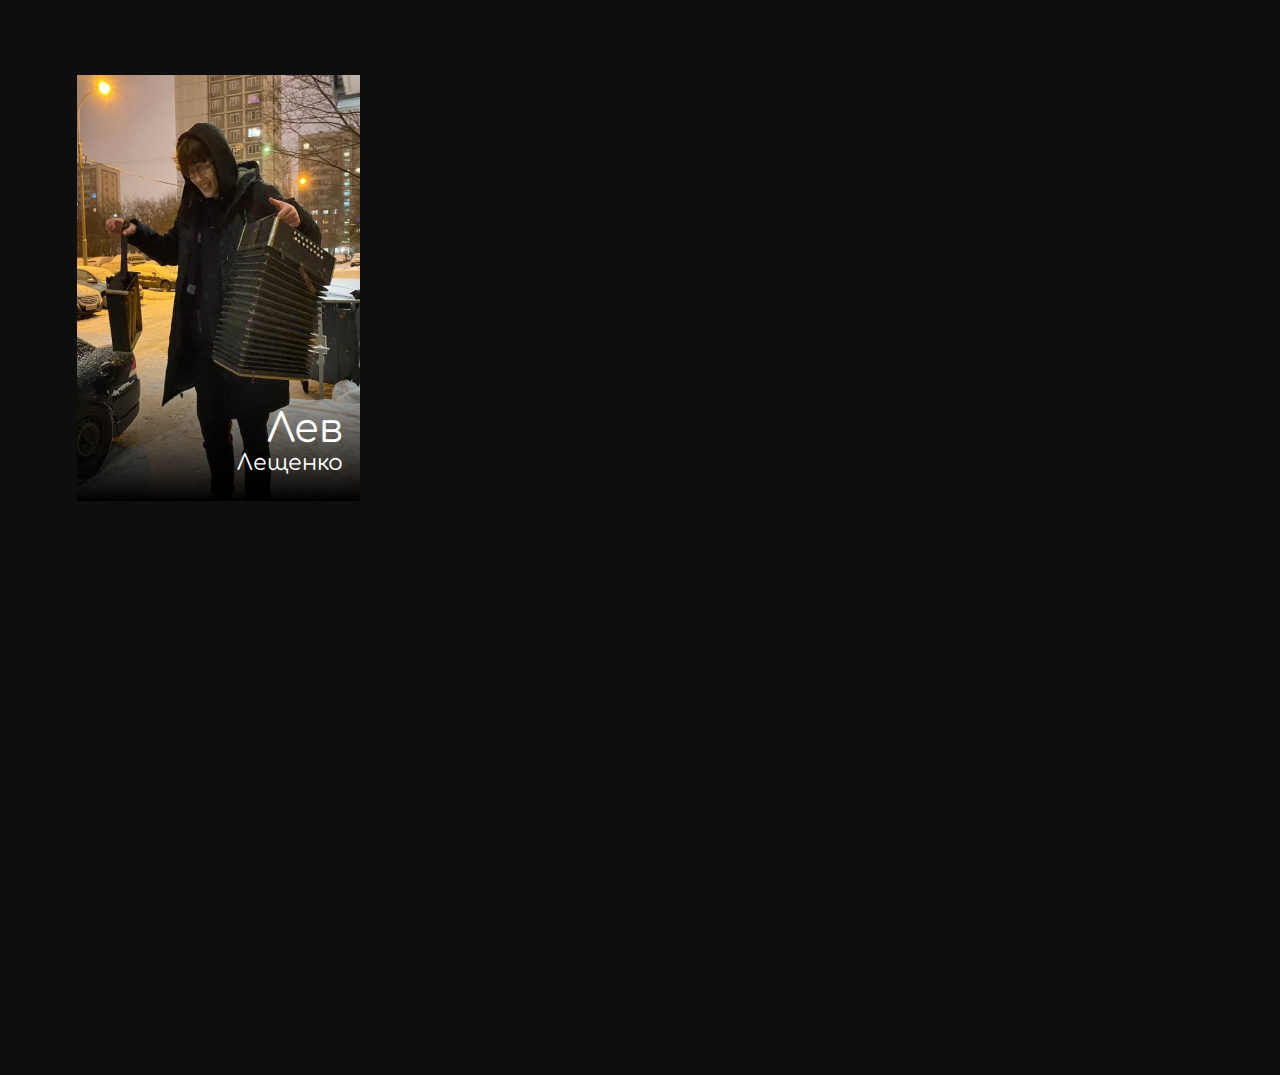
==== index.html @ 2993dc09 "Rename album.html to index.html" ====
<!DOCTYPE html>
<html lang="en">
<head>
    <meta charset="UTF-8">
    <meta http-equiv="X-UA-Compatible" content="IE=edge">
    <meta name="viewport" content="width=device-width, initial-scale=1.0">
    <title>Альбом</title>
    <link type="Image/x-icon" href="../img/N.ico" rel="icon">
    <link rel="stylesheet" href="../style.css">
    <link rel="stylesheet" href="album.css">
</head>
<body>
    
    <div class="load-container">
        
    <div class="wrapper">
        <header>
            <img src="img/N.svg" alt="" class="logo">
            <a href="../index.html">Главная</a>
            <a class="active" href="#">Альбом</a>
            <a href="#">Лекции</a>
            <a href="#">Даты</a>
            <a href="#">Авторы</a>
        </header>
        
        
    </div>
    <div class="album">

        <div class="student">
            <div class="text">
                <div class="name">Алексей</div>
                <div class="second-name"> Гигочадович</div>
            </div>
            <img src="img\image 33.png" alt="">
        </div>
        
        <div class="student">
            <div class="text">
                <div class="name">Лев</div>
                <div class="second-name">Лещенко</div>
            </div>
            <img src="image 34.png" alt="">
        </div>
        <div class="student">
            <div class="text">
                <div class="name">Даня</div>
                <div class="second-name">Тинькоф</div>
            </div>
            <img src="img\image 35.png" alt="">
        </div>
        <div class="student">
            <div class="text">
                <div class="name">Илькин</div>
                <div class="second-name">Чтр?</div>
            </div>
            <img src="img\image 36.png" alt="">
        </div>
        <div class="student">
            <div class="text">
                <div class="name">Лучший </div>
                <div class="second-name">разработчик</div>
            </div>
            <img src="img\image 37.png" alt="">
        </div>
        <div class="student">
            <div class="text">
                <div class="name">Александр</div>
                <div class="second-name">Мацук</div>
            </div>
            <img src="img\image 38.png" alt="">
        </div>
        <div class="student">
            <div class="text">
                <div class="name">Даня</div>
                <div class="second-name">Плохин</div>
            </div>
            <img src="img\image 39.png" alt="">
        </div>
        <div class="student">
            <div class="text">
                <div class="name">Вининский </div>
                <div class="second-name">Маньяк</div>
            </div>
            <img src="img\image 40.png" alt="">
        </div>
        <div class="student">
            <div class="text">
                <div class="name">Вининский </div>
                <div class="second-name">Маньяк</div>
            </div>
            <img src="img\image 40.png" alt="">
        </div>
        <div class="student">
            <div class="text">
                <div class="name">Вининский </div>
                <div class="second-name">Маньяк</div>
            </div>
            <img src="img\image 40.png" alt="">
        </div>
        <div class="student">
            <div class="text">
                <div class="name">Вининский </div>
                <div class="second-name">Маньяк</div>
            </div>
            <img src="img\image 40.png" alt="">
        </div>
        <div class="student">
            <div class="text">
                <div class="name">Вининский </div>
                <div class="second-name">Маньяк</div>
            </div>
            <img src="img\image 40.png" alt="">
        </div>
        <div class="student">
            <div class="text">
                <div class="name">Вининский </div>
                <div class="second-name">Маньяк</div>
            </div>
            <img src="img\image 40.png" alt="">
        </div>
        <div class="student">
            <div class="text">
                <div class="name">Вининский </div>
                <div class="second-name">Маньяк</div>
            </div>
            <img src="img\image 40.png" alt="">
        </div>
        <div class="student">
            <div class="text">
                <div class="name">Вининский </div>
                <div class="second-name">Маньяк</div>
            </div>
            <img src="img\image 40.png" alt="">
        </div>
        <div class="student">
            <div class="text">
                <div class="name">Вининский </div>
                <div class="second-name">Маньяк</div>
            </div>
            <img src="img\image 40.png" alt="">
        </div>
        <div class="student">
            <div class="text">
                <div class="name">Вининский </div>
                <div class="second-name">Маньяк</div>
            </div>
            <img src="img\image 40.png" alt="">
        </div>
        <div class="student">
            <div class="text">
                <div class="name">Вининский </div>
                <div class="second-name">Маньяк</div>
            </div>
            <img src="img\image 40.png" alt="">
        </div>
        <div class="student">
            <div class="text">
                <div class="name">Вининский </div>
                <div class="second-name">Маньяк</div>
            </div>
            <img src="img\image 40.png" alt="">
        </div>
        <div class="student">
            <div class="text">
                <div class="name">Вининский </div>
                <div class="second-name">Маньяк</div>
            </div>
            <img src="img\image 40.png" alt="">
        </div>
        <div class="student">
            <div class="text">
                <div class="name">Вининский </div>
                <div class="second-name">Маньяк</div>
            </div>
            <img src="img\image 40.png" alt="">
        </div>
        <div class="student">
            <div class="text">
                <div class="name">Вининский </div>
                <div class="second-name">Маньяк</div>
            </div>
            <img src="img\image 40.png" alt="">
        </div>
        <div class="student">
            <div class="text">
                <div class="name">Вининский </div>
                <div class="second-name">Маньяк</div>
            </div>
            <img src="img\image 40.png" alt="">
        </div>
        <div class="student">
            <div class="text">
                <div class="name">Вининский </div>
                <div class="second-name">Маньяк</div>
            </div>
            <img src="img\image 40.png" alt="">
        </div>
        <div class="student">
            <div class="text">
                <div class="name">Вининский </div>
                <div class="second-name">Маньяк</div>
            </div>
            <img src="img\image 40.png" alt="">
        </div>
        <div class="student">
            <div class="text">
                <div class="name">Вининский </div>
                <div class="second-name">Маньяк</div>
            </div>
            <img src="img\image 40.png" alt="">
        </div>
        <div class="student">
            <div class="text">
                <div class="name">Вининский </div>
                <div class="second-name">Маньяк</div>
            </div>
            <img src="img\image 40.png" alt="">
        </div>
        <div class="student">
            <div class="text">
                <div class="name">Вининский </div>
                <div class="second-name">Маньяк</div>
            </div>
            <img src="img\image 40.png" alt="">
        </div>
        <div class="student">
            <div class="text">
                <div class="name">Вининский </div>
                <div class="second-name">Маньяк</div>
            </div>
            <img src="img\image 40.png" alt="">
        </div>
        <div class="student">
            <div class="text">
                <div class="name">Вининский </div>
                <div class="second-name">Маньяк</div>
            </div>
            <img src="img\image 40.png" alt="">
        </div>
        <div class="student">
            <div class="text">
                <div class="name">Вининский </div>
                <div class="second-name">Маньяк</div>
            </div>
            <img src="img\image 40.png" alt="">
        </div>
    </div>
    <script src="../code.js"></script>
</body>
</html>
---- album.css ----
@import url('https://fonts.googleapis.com/css2?family=Comfortaa&display=swap');
@import url('https://fonts.googleapis.com/css2?family=Noto+Sans:wght@300&display=swap');

* {
    box-sizing: border-box;
    margin: 0;
    padding: 0;
    font-family: 'Comfortaa', cursive;
}

a {
    color: #fff;
    text-decoration: none;
}

a:hover {
    color: #fff;
    text-decoration: none;
}

body {
    background-color: #0E0E0E;
    height: 100%;
}
header {
    width: 100%;
    font-family: 'Noto Sans', sans-serif;
    display: flex;
    flex-direction: row;
    justify-content: center;
    align-items: center;
    font-size: 1.2em;
    background-color: #121212;
    position: relative;
}

header a {
    padding: .4em;
    margin: 1em .5em;
    color: #FEA319;
    transition: .2s;
}

header a:hover {
    color: #e79417;
    transition: .2s;
}

footer {
    margin-top: 2em;
    background-color: #121212;
    text-align: right;
}

footer img {
    padding: 1em;
}

.wrapper {
    max-width: 1440px;
    margin: 0 auto;
    opacity: 0;
    animation: op 1s forwards;
	position: relative;
	min-height: 100%;
}

@keyframes op {
    40%{
        opacity: 0;
    }
    100%{
        opacity: 1;
    }
}

.flex-column {
    display: flex;
    flex-direction: column;
    justify-content: center;
    align-items: center;
    grid-column-start: 1;
    grid-column-end: 7;

}

.flex-row {
    display: flex;
    flex-direction: row;
    justify-content: center;
    align-items: center;
}

.student{
    display: flex;
    margin: 0px 2% 52px 2%;
    position: relative;
    height: 426px;
    cursor:pointer;
    overflow: hidden;
    transition: 2s;
    
   
    
   
   

}
.student::after{
    content: "";
    position: absolute;
    width: 100%;
    height: 100%;
    top: 0px;
    left: 0px;
    background: linear-gradient(to bottom, rgba(0, 0, 0, 0) 65%,rgb(0, 0, 0));
    z-index: 3;
}
.student:hover::after{
    box-shadow: 0px 0px 10px #FEA319;
}
.album{
    margin: 0px auto;
    display: flex;
    height: 1000px;
  
    flex-wrap: wrap;
    position: relative;
    justify-content: baseline;
    box-shadow: 0p 0px 101px 10px#FEA319;
    
}
.text{
    position: absolute;
    right: 6%;
    bottom:6%;
    color: white;
    font-family: Roboto;
    z-index:4;
}

.name{
    font-size: 40px;
    text-align: right;
}
.second-name{
    text-align: right;
    font-size: 22px;
}
.student:hover img{
    transform: scale(1.1);

}
img{
    transition: 1.5s ease;
}

@keyframes end {
    0%{
        box-shadow: 0px 0px 10px #FEA319;
    }
    100%{
        box-shadow: 0px 0px 0px #FEA319;
    }
}
@keyframes bg {

    0%{
        box-shadow: 0px 0px 0px #FEA319;
    }
    100%{
        box-shadow: 0px 0px 10px #FEA319;
    }
}



@keyframes embient{
    0%{
        box-shadow: 0px 0px 10px #FEA319;
    }
    50%{
        box-shadow: 0px 0px 20px #FEA319;
    }
    100%{
        box-shadow: 0px 0px 10px #FEA319;
       
    }
}
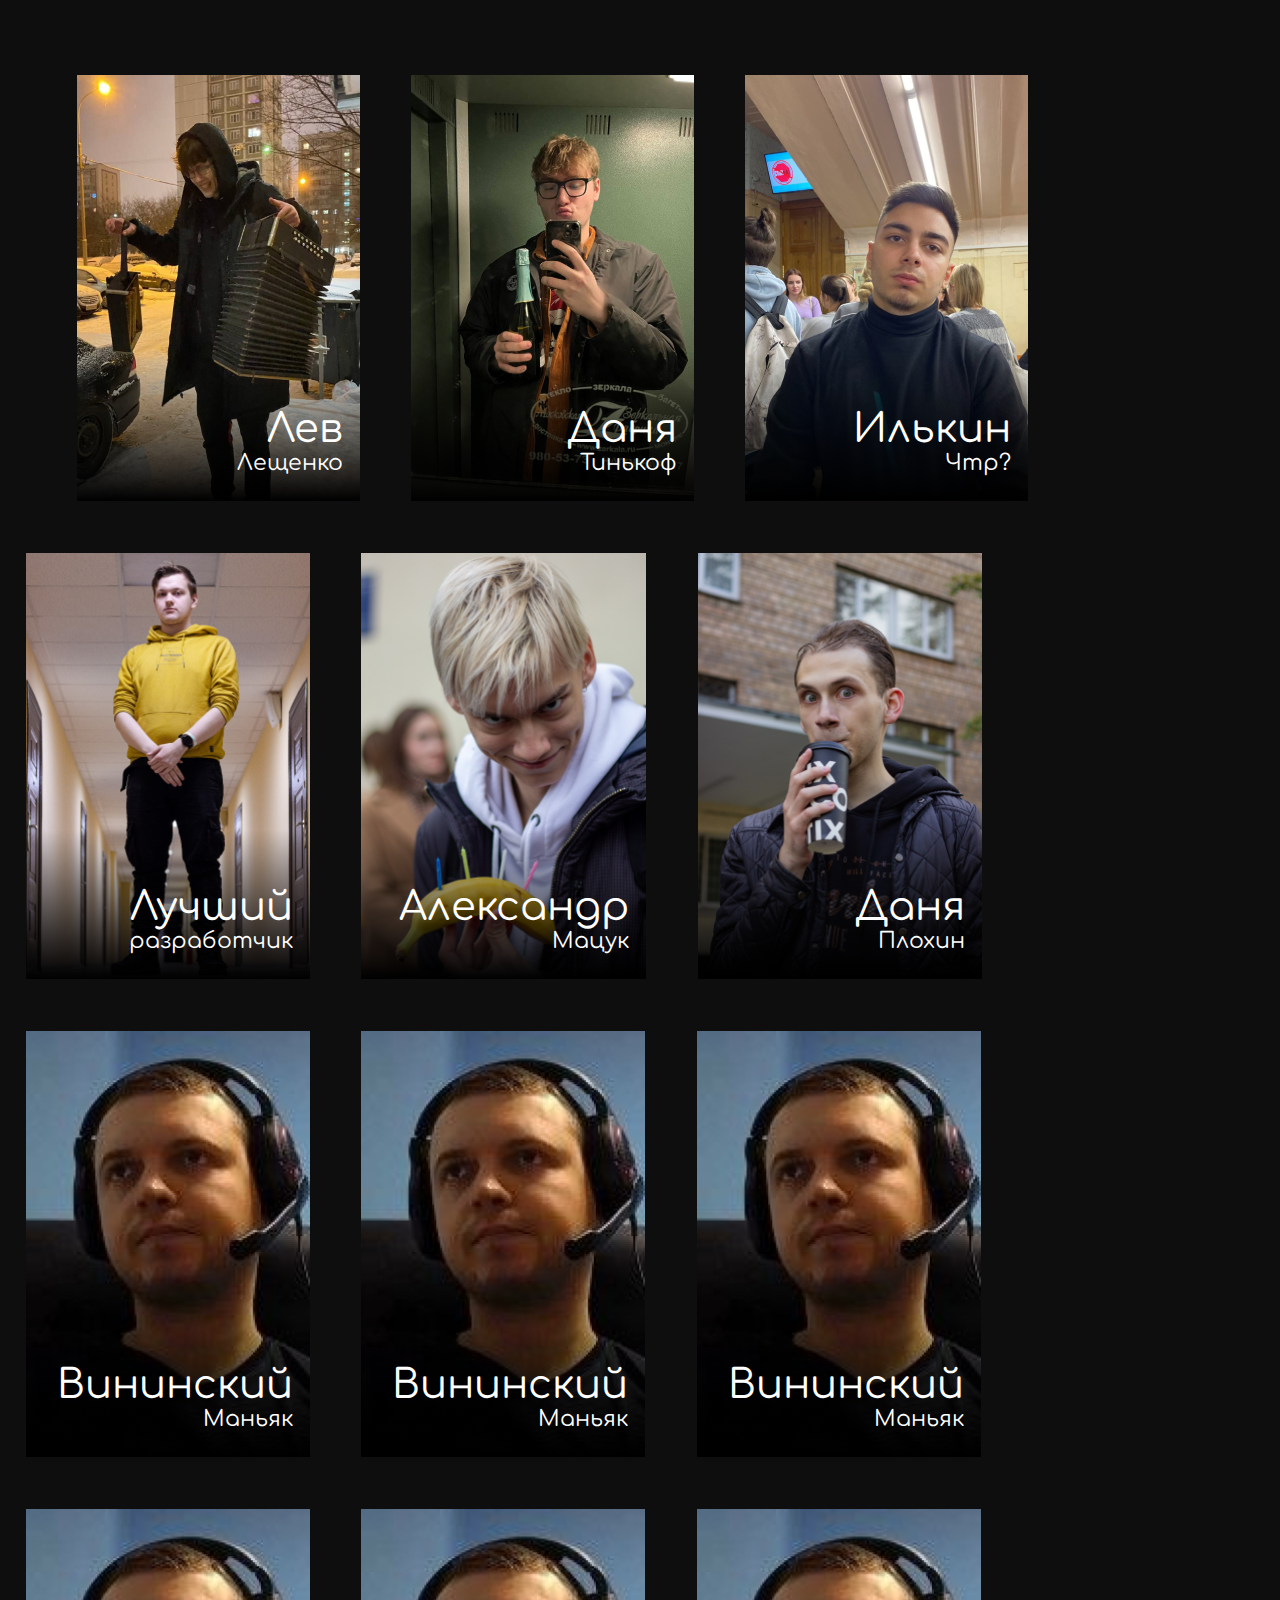
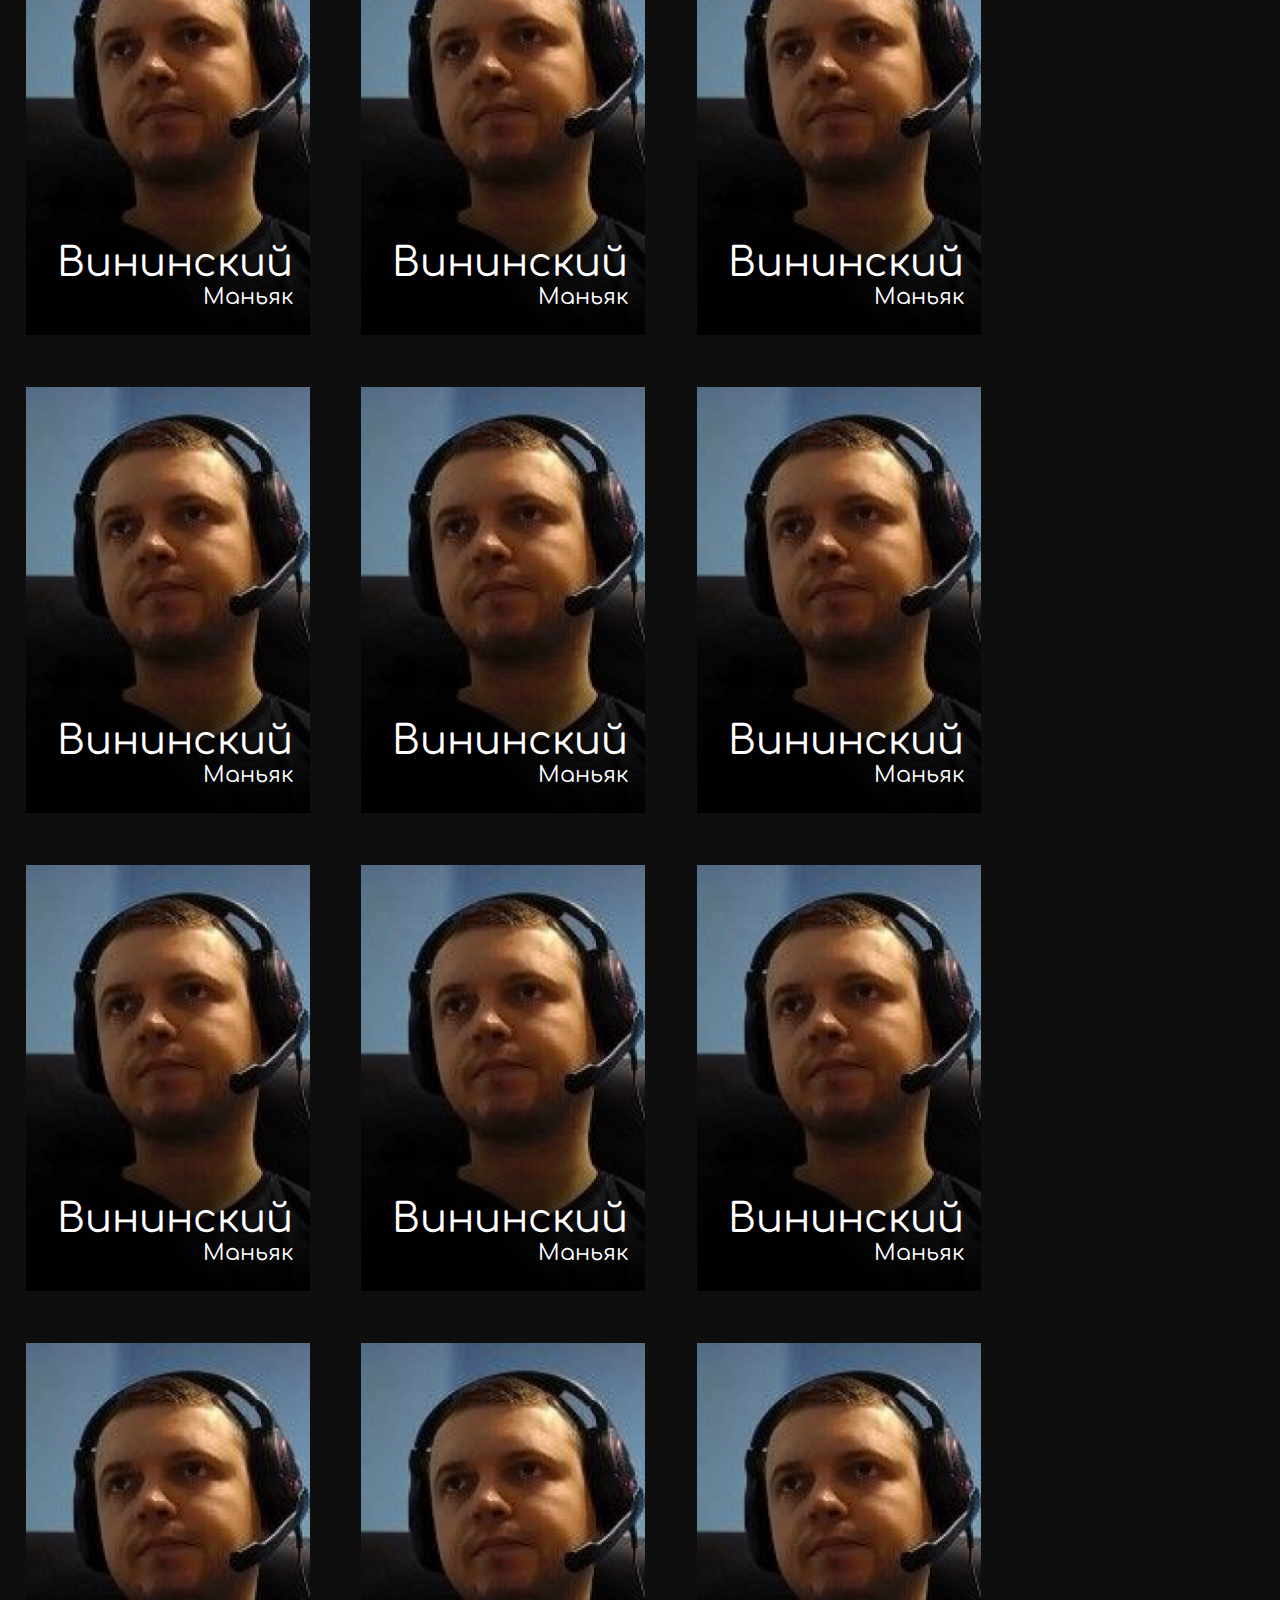
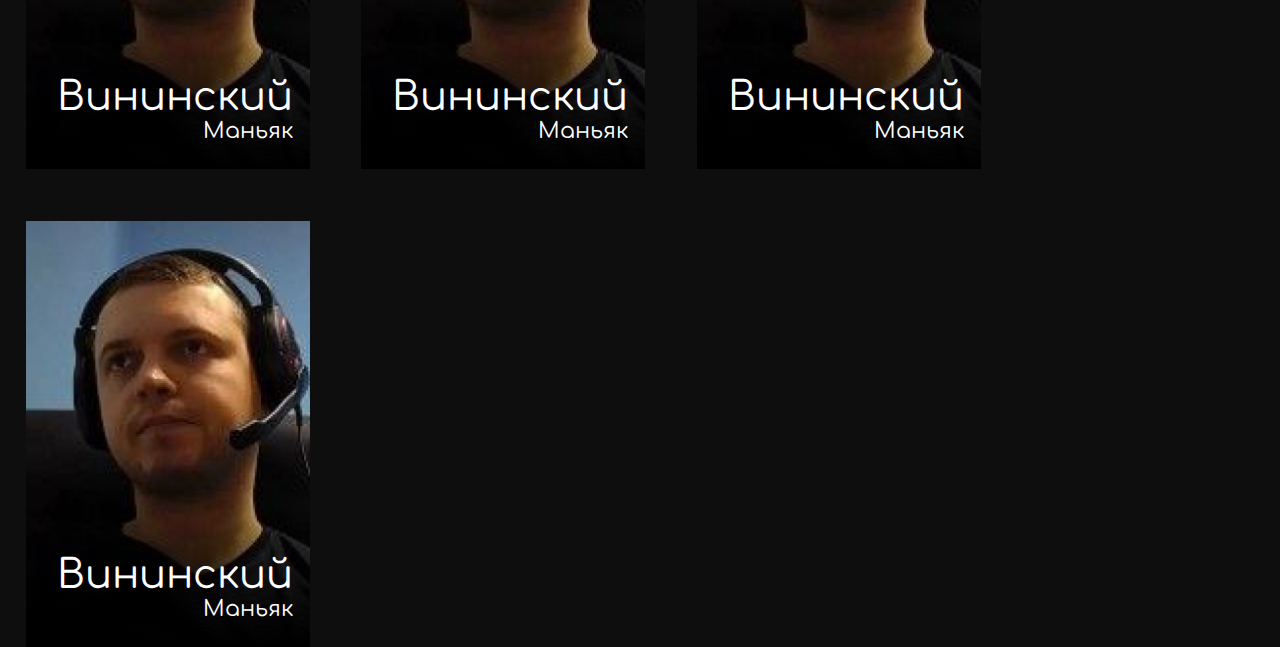
==== commit b1a1c45d: "Update index.html" ====
--- a/index.html
+++ b/index.html
@@ -47,147 +47,147 @@
                 <div class="name">Даня</div>
                 <div class="second-name">Тинькоф</div>
             </div>
-            <img src="img\image 35.png" alt="">
+            <img src="image 35.png" alt="">
         </div>
         <div class="student">
             <div class="text">
                 <div class="name">Илькин</div>
                 <div class="second-name">Чтр?</div>
             </div>
-            <img src="img\image 36.png" alt="">
+            <img src="image 36.png" alt="">
         </div>
         <div class="student">
             <div class="text">
                 <div class="name">Лучший </div>
                 <div class="second-name">разработчик</div>
             </div>
-            <img src="img\image 37.png" alt="">
+            <img src="image 37.png" alt="">
         </div>
         <div class="student">
             <div class="text">
                 <div class="name">Александр</div>
                 <div class="second-name">Мацук</div>
             </div>
-            <img src="img\image 38.png" alt="">
+            <img src="image 38.png" alt="">
         </div>
         <div class="student">
             <div class="text">
                 <div class="name">Даня</div>
                 <div class="second-name">Плохин</div>
             </div>
-            <img src="img\image 39.png" alt="">
-        </div>
-        <div class="student">
-            <div class="text">
-                <div class="name">Вининский </div>
-                <div class="second-name">Маньяк</div>
-            </div>
-            <img src="img\image 40.png" alt="">
-        </div>
-        <div class="student">
-            <div class="text">
-                <div class="name">Вининский </div>
-                <div class="second-name">Маньяк</div>
-            </div>
-            <img src="img\image 40.png" alt="">
-        </div>
-        <div class="student">
-            <div class="text">
-                <div class="name">Вининский </div>
-                <div class="second-name">Маньяк</div>
-            </div>
-            <img src="img\image 40.png" alt="">
-        </div>
-        <div class="student">
-            <div class="text">
-                <div class="name">Вининский </div>
-                <div class="second-name">Маньяк</div>
-            </div>
-            <img src="img\image 40.png" alt="">
-        </div>
-        <div class="student">
-            <div class="text">
-                <div class="name">Вининский </div>
-                <div class="second-name">Маньяк</div>
-            </div>
-            <img src="img\image 40.png" alt="">
-        </div>
-        <div class="student">
-            <div class="text">
-                <div class="name">Вининский </div>
-                <div class="second-name">Маньяк</div>
-            </div>
-            <img src="img\image 40.png" alt="">
-        </div>
-        <div class="student">
-            <div class="text">
-                <div class="name">Вининский </div>
-                <div class="second-name">Маньяк</div>
-            </div>
-            <img src="img\image 40.png" alt="">
-        </div>
-        <div class="student">
-            <div class="text">
-                <div class="name">Вининский </div>
-                <div class="second-name">Маньяк</div>
-            </div>
-            <img src="img\image 40.png" alt="">
-        </div>
-        <div class="student">
-            <div class="text">
-                <div class="name">Вининский </div>
-                <div class="second-name">Маньяк</div>
-            </div>
-            <img src="img\image 40.png" alt="">
-        </div>
-        <div class="student">
-            <div class="text">
-                <div class="name">Вининский </div>
-                <div class="second-name">Маньяк</div>
-            </div>
-            <img src="img\image 40.png" alt="">
-        </div>
-        <div class="student">
-            <div class="text">
-                <div class="name">Вининский </div>
-                <div class="second-name">Маньяк</div>
-            </div>
-            <img src="img\image 40.png" alt="">
-        </div>
-        <div class="student">
-            <div class="text">
-                <div class="name">Вининский </div>
-                <div class="second-name">Маньяк</div>
-            </div>
-            <img src="img\image 40.png" alt="">
-        </div>
-        <div class="student">
-            <div class="text">
-                <div class="name">Вининский </div>
-                <div class="second-name">Маньяк</div>
-            </div>
-            <img src="img\image 40.png" alt="">
-        </div>
-        <div class="student">
-            <div class="text">
-                <div class="name">Вининский </div>
-                <div class="second-name">Маньяк</div>
-            </div>
-            <img src="img\image 40.png" alt="">
-        </div>
-        <div class="student">
-            <div class="text">
-                <div class="name">Вининский </div>
-                <div class="second-name">Маньяк</div>
-            </div>
-            <img src="img\image 40.png" alt="">
-        </div>
-        <div class="student">
-            <div class="text">
-                <div class="name">Вининский </div>
-                <div class="second-name">Маньяк</div>
-            </div>
-            <img src="img\image 40.png" alt="">
+            <img src="image 39.png" alt="">
+        </div>
+        <div class="student">
+            <div class="text">
+                <div class="name">Вининский </div>
+                <div class="second-name">Маньяк</div>
+            </div>
+            <img src="image 40.png" alt="">
+        </div>
+        <div class="student">
+            <div class="text">
+                <div class="name">Вининский </div>
+                <div class="second-name">Маньяк</div>
+            </div>
+            <img src="image 40.png" alt="">
+        </div>
+        <div class="student">
+            <div class="text">
+                <div class="name">Вининский </div>
+                <div class="second-name">Маньяк</div>
+            </div>
+            <img src="image 40.png" alt="">
+        </div>
+        <div class="student">
+            <div class="text">
+                <div class="name">Вининский </div>
+                <div class="second-name">Маньяк</div>
+            </div>
+            <img src="image 40.png" alt="">
+        </div>
+        <div class="student">
+            <div class="text">
+                <div class="name">Вининский </div>
+                <div class="second-name">Маньяк</div>
+            </div>
+            <img src="image 40.png" alt="">
+        </div>
+        <div class="student">
+            <div class="text">
+                <div class="name">Вининский </div>
+                <div class="second-name">Маньяк</div>
+            </div>
+            <img src="image 40.png" alt="">
+        </div>
+        <div class="student">
+            <div class="text">
+                <div class="name">Вининский </div>
+                <div class="second-name">Маньяк</div>
+            </div>
+            <img src="image 40.png" alt="">
+        </div>
+        <div class="student">
+            <div class="text">
+                <div class="name">Вининский </div>
+                <div class="second-name">Маньяк</div>
+            </div>
+            <img src="image 40.png" alt="">
+        </div>
+        <div class="student">
+            <div class="text">
+                <div class="name">Вининский </div>
+                <div class="second-name">Маньяк</div>
+            </div>
+            <img src="image 40.png" alt="">
+        </div>
+        <div class="student">
+            <div class="text">
+                <div class="name">Вининский </div>
+                <div class="second-name">Маньяк</div>
+            </div>
+            <img src="image 40.png" alt="">
+        </div>
+        <div class="student">
+            <div class="text">
+                <div class="name">Вининский </div>
+                <div class="second-name">Маньяк</div>
+            </div>
+            <img src="image 40.png" alt="">
+        </div>
+        <div class="student">
+            <div class="text">
+                <div class="name">Вининский </div>
+                <div class="second-name">Маньяк</div>
+            </div>
+            <img src="image 40.png" alt="">
+        </div>
+        <div class="student">
+            <div class="text">
+                <div class="name">Вининский </div>
+                <div class="second-name">Маньяк</div>
+            </div>
+            <img src="image 40.png" alt="">
+        </div>
+        <div class="student">
+            <div class="text">
+                <div class="name">Вининский </div>
+                <div class="second-name">Маньяк</div>
+            </div>
+            <img src="image 40.png" alt="">
+        </div>
+        <div class="student">
+            <div class="text">
+                <div class="name">Вининский </div>
+                <div class="second-name">Маньяк</div>
+            </div>
+            <img src="image 40.png" alt="">
+        </div>
+        <div class="student">
+            <div class="text">
+                <div class="name">Вининский </div>
+                <div class="second-name">Маньяк</div>
+            </div>
+            <img src="image 40.png" alt="">
         </div>
         <div class="student">
             <div class="text">
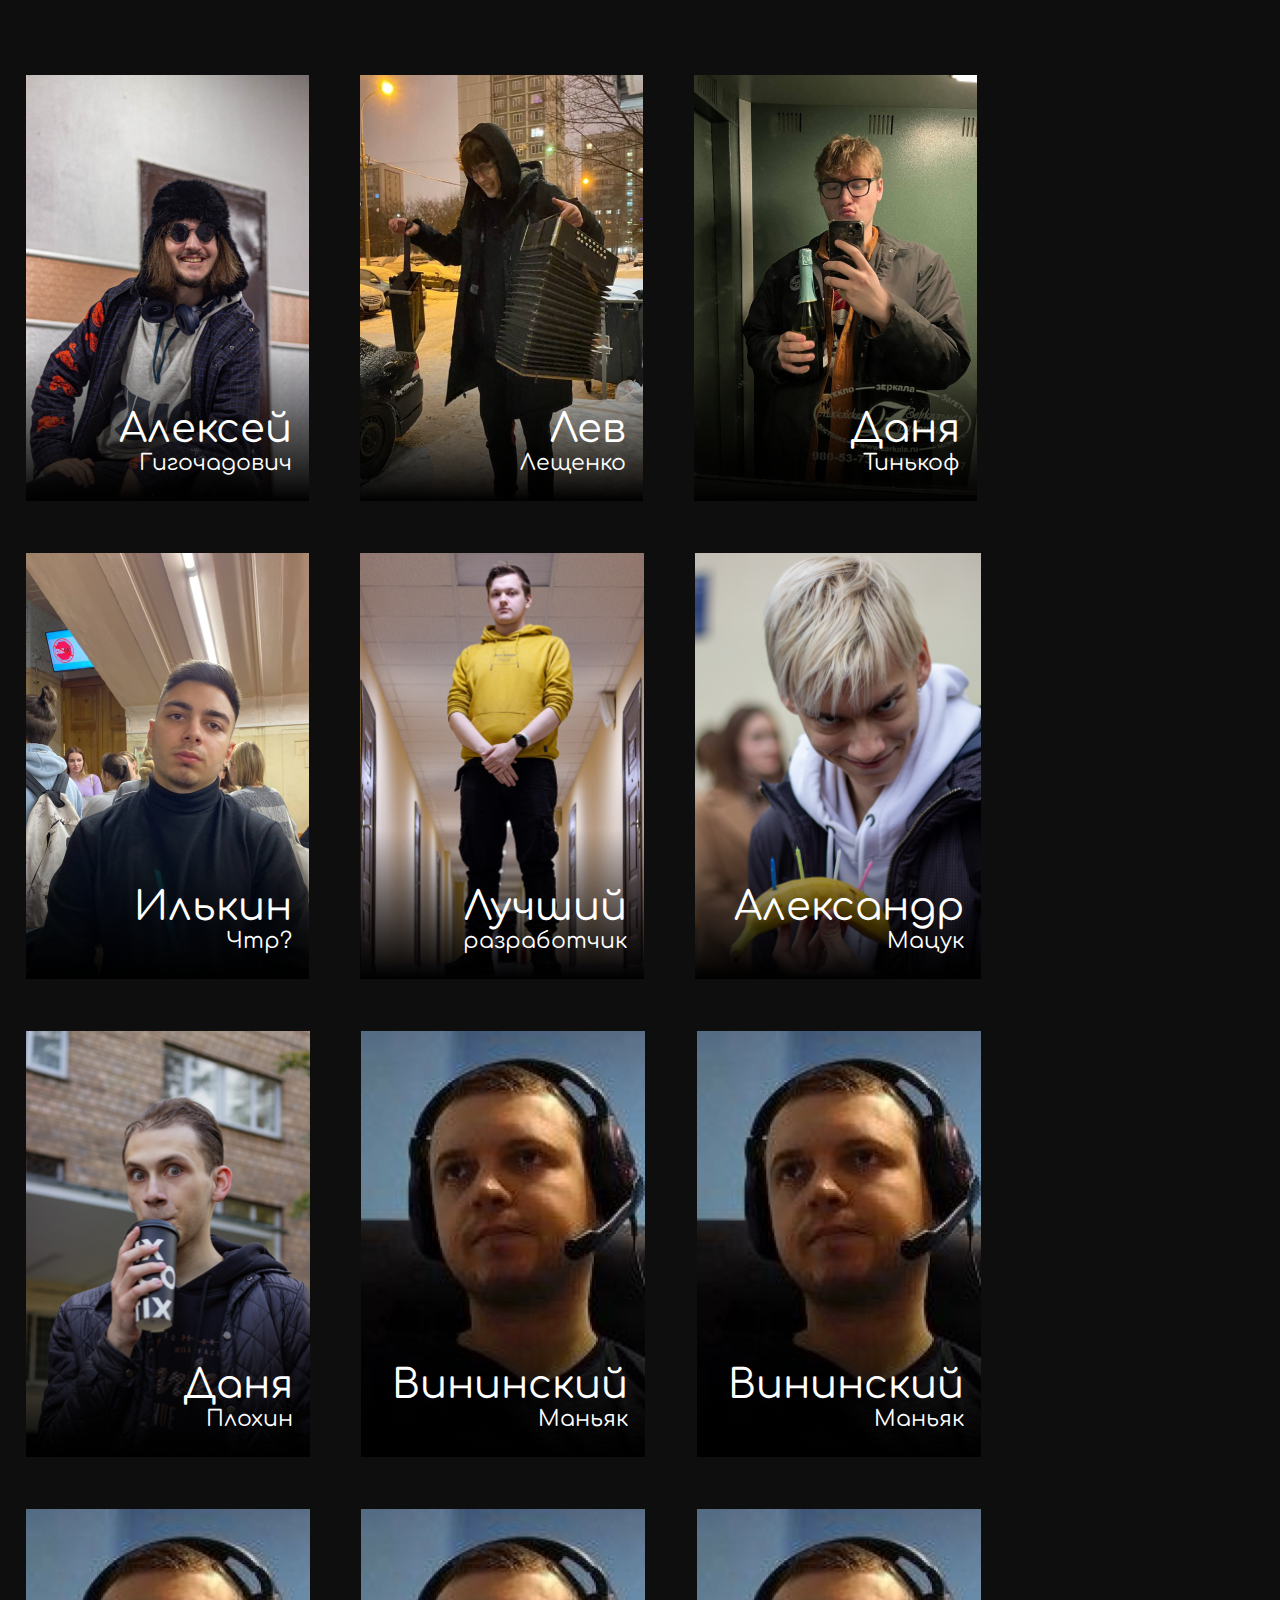
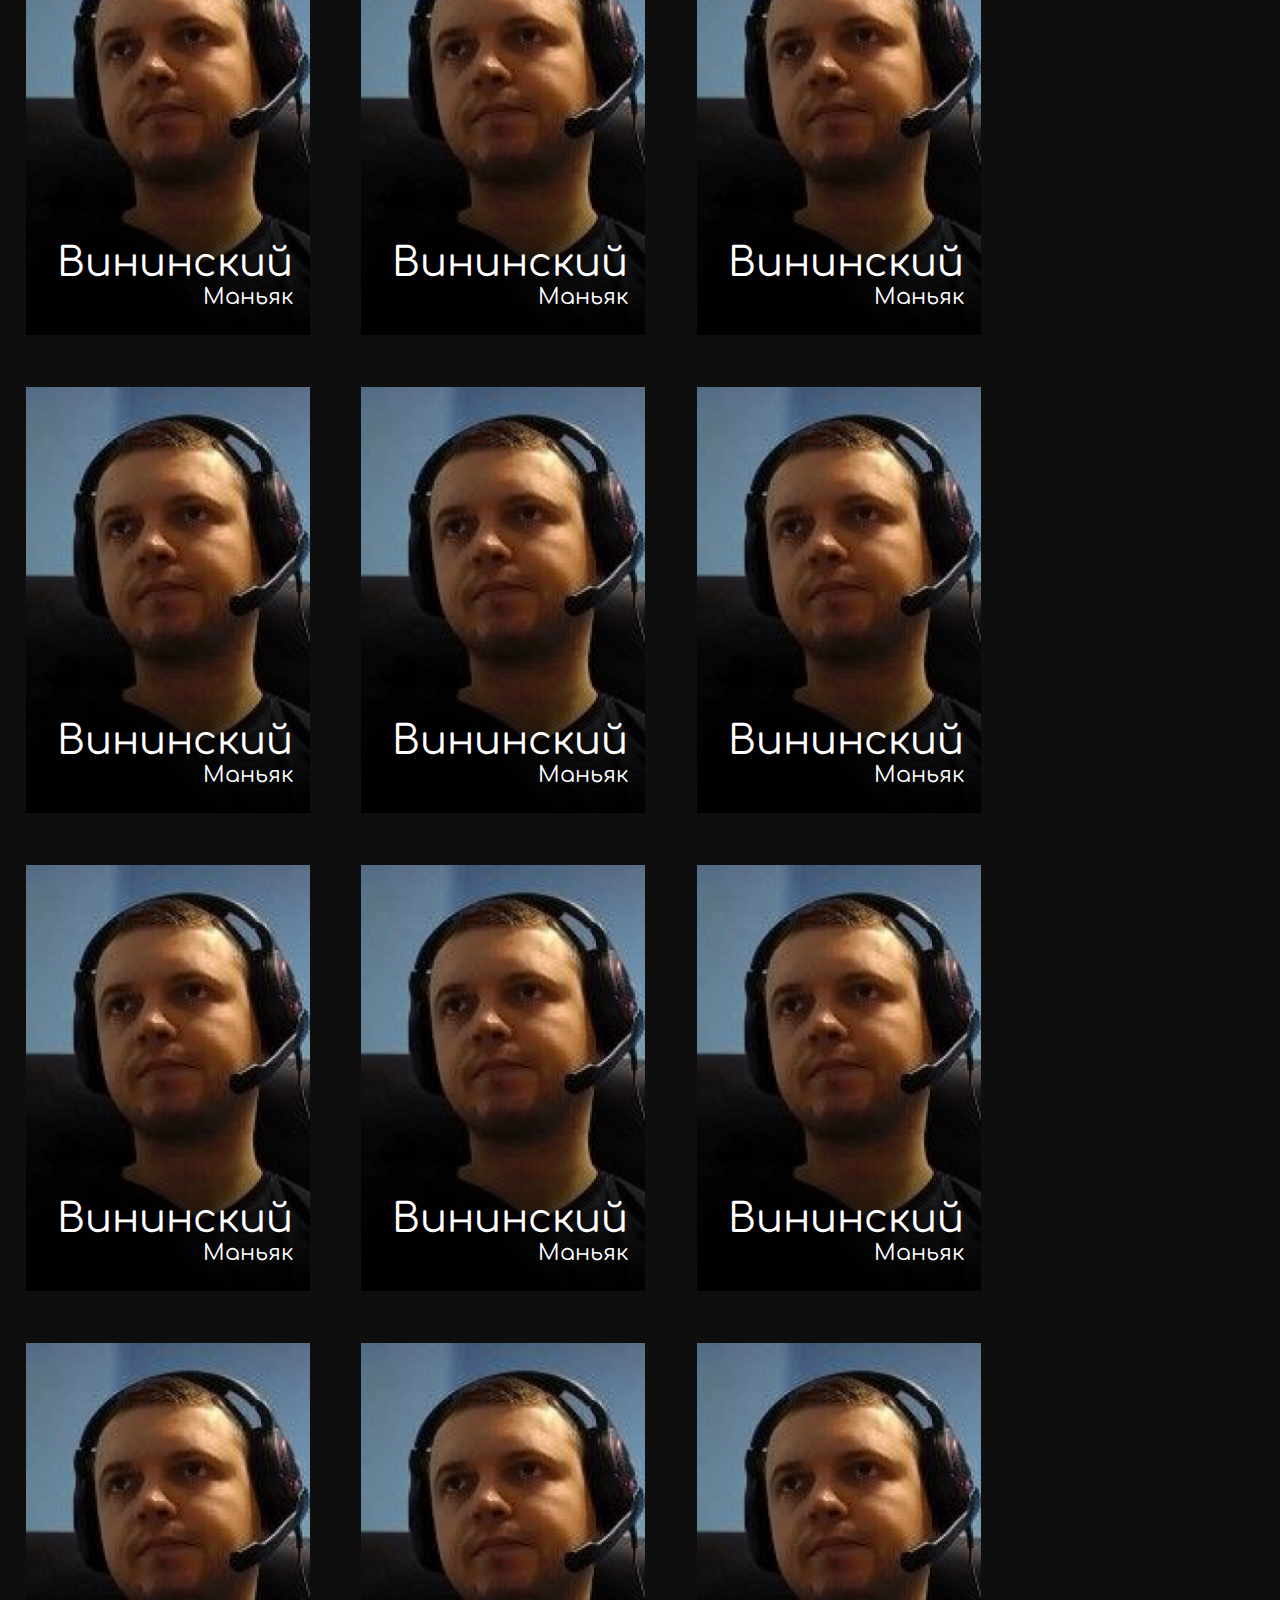
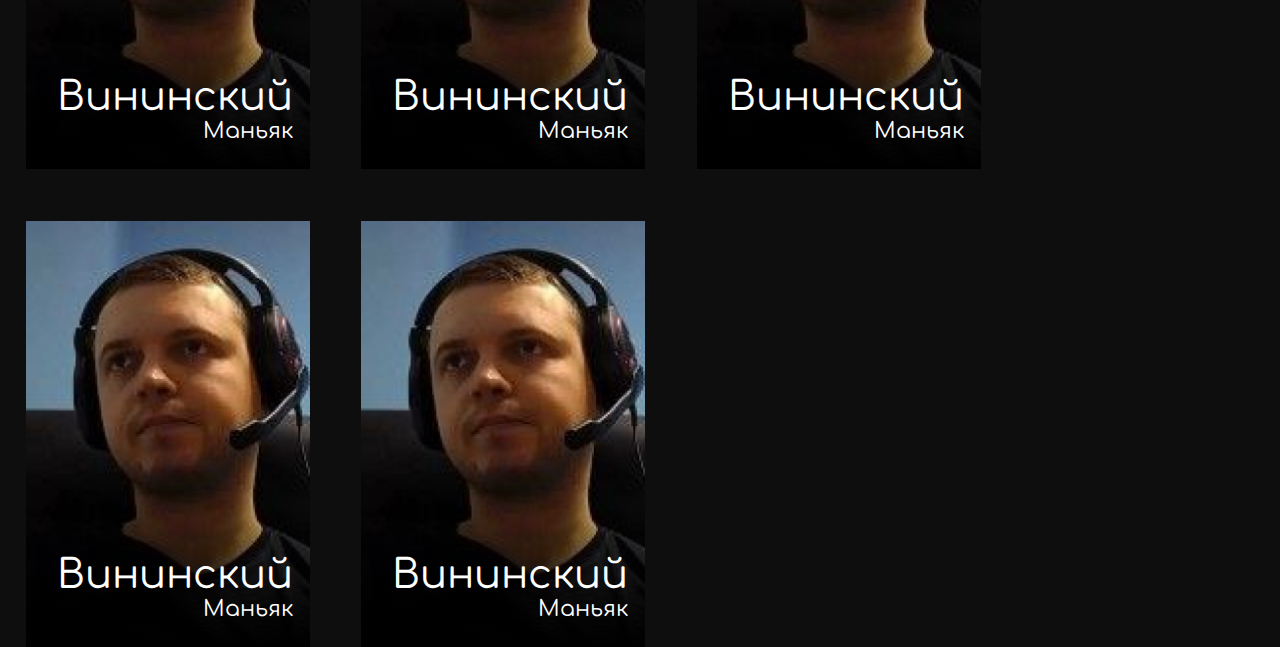
==== commit 225100a3: "Update index.html" ====
--- a/index.html
+++ b/index.html
@@ -32,7 +32,7 @@
                 <div class="name">Алексей</div>
                 <div class="second-name"> Гигочадович</div>
             </div>
-            <img src="img\image 33.png" alt="">
+            <img src="image 33.png" alt="">
         </div>
         
         <div class="student">
